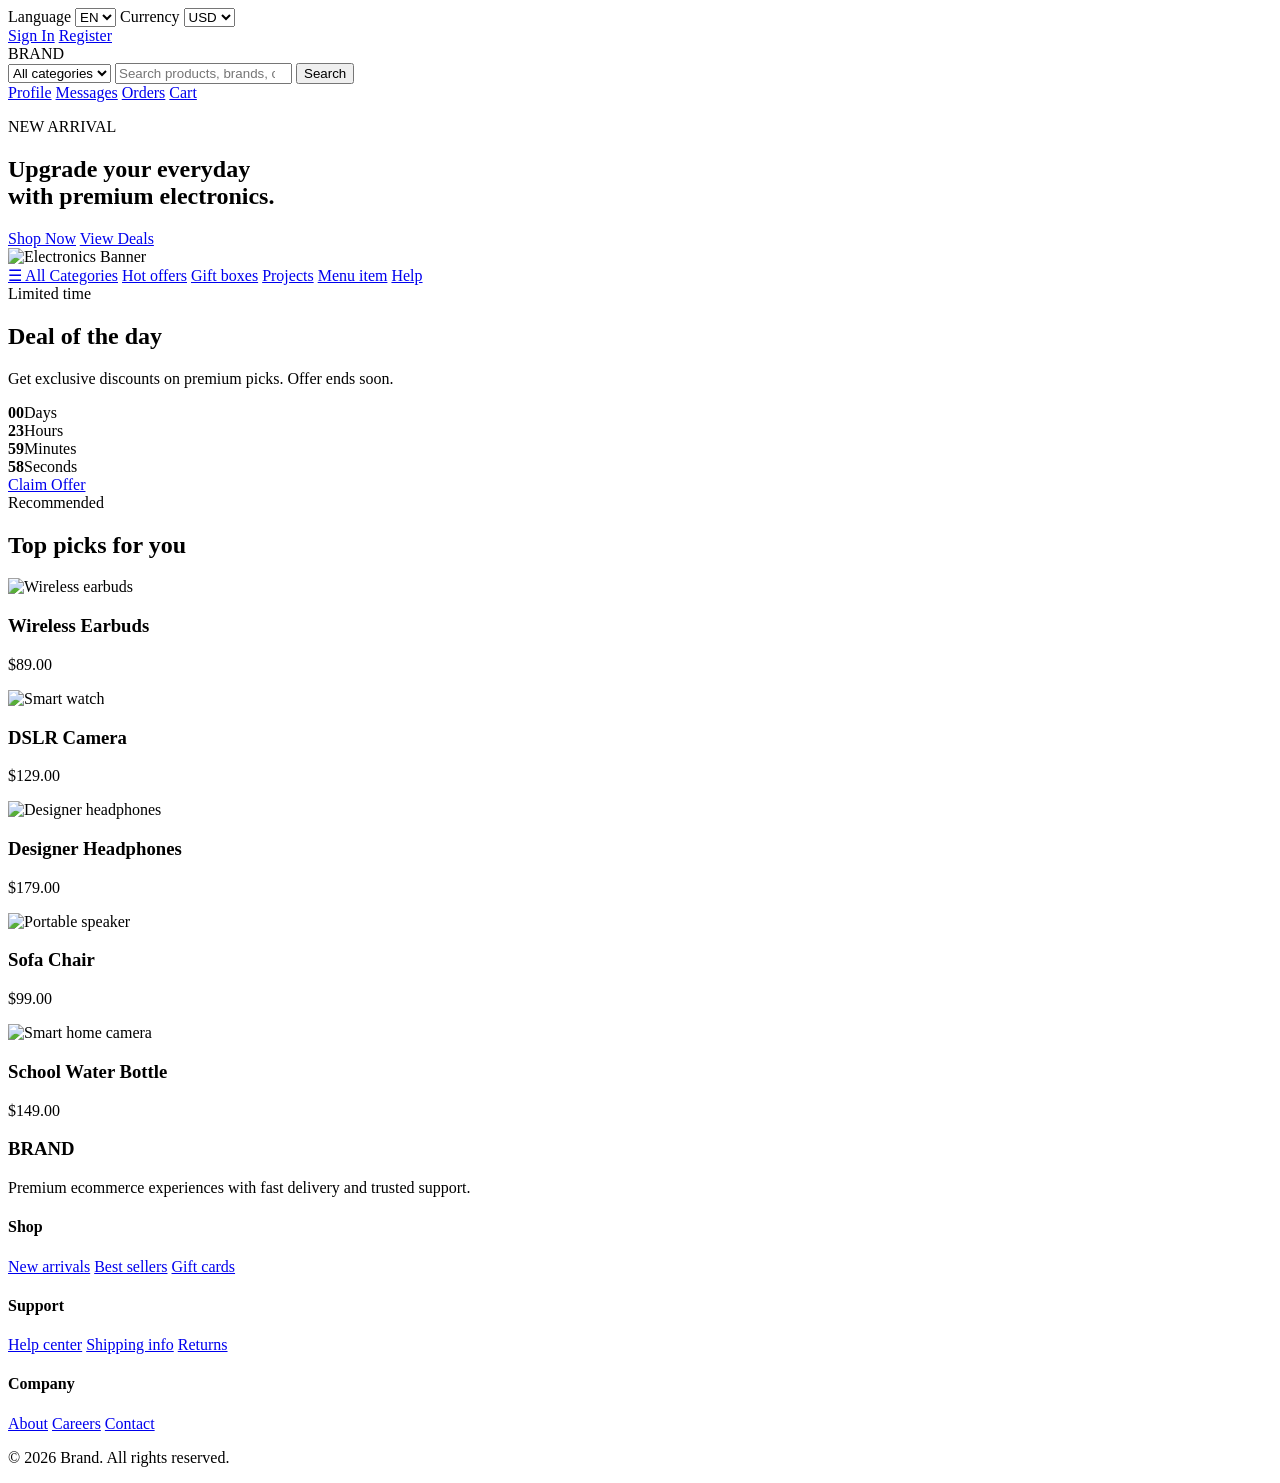
==== index.html @ 8e9f298c "Add ShopHub all frontend files - Week 3 Task for DevelopersHub" ====
<!DOCTYPE html>
<html lang="en">
<head>
  <meta charset="UTF-8">
  <meta name="viewport" content="width=device-width, initial-scale=1.0">
  <title>BRAND | Home</title>
  <link rel="stylesheet" href="css/style.css">
  <link rel="stylesheet" href="css/category.css">
  <link rel="stylesheet" href="css/style.css">
</head>
<body>
  <header class="page-header">
    <div class="topbar">
      <div class="container topbar__container">
        <div class="topbar__group">
          <label class="topbar__label">
            Language
            <select class="topbar__select" aria-label="Language">
              <option>EN</option>
              <option>ES</option>
            </select>
          </label>
          <label class="topbar__label">
            Currency
            <select class="topbar__select" aria-label="Currency">
              <option>USD</option>
              <option>EUR</option>
            </select>
          </label>
        </div>
        <div class="topbar__links">
          <a class="topbar__link" href="#">Sign In</a>
          <a class="topbar__link topbar__link--accent" href="#">Register</a>
        </div>
      </div>
    </div>

    <div class="header">
      <div class="container header__container">
        <div class="header__brand">BRAND</div>
        <form class="header__search" action="#" method="get">
          <select class="header__category" aria-label="Select category">
            <option>All categories</option>
            <option>Electronics</option>
            <option>Fashion</option>
            <option>Home</option>
          </select>
          <input class="header__input" type="search" placeholder="Search products, brands, categories" aria-label="Search">
          <button class="header__button" type="submit">Search</button>
        </form>
        <div class="header__actions">
          <a class="header__action" href="#">Profile</a>
          <a class="header__action" href="#">Messages</a>
          <a class="header__action" href="#">Orders</a>
          <a class="header__action header__action--cart" href="#">Cart</a>
        </div>
      </div>
    </div>
  </header>

  <!-- BANNER CODE -->
  <section class="main-banner container">
    <div class="banner-text">
      <p class="new-arrival">NEW ARRIVAL</p>
      <h1>Upgrade your everyday<br>with premium electronics.</h1>
      <div class="banner-btns">
       <a class="btn-primary" href="category.html">Shop Now</a>
<a class="btn-secondary" href="category.html">View Deals</a>
      </div>
    </div>
    <img src="assets/images/laptop.jpg" alt="Electronics Banner">
  </section>

  <nav class="main-nav">
    <div class="container main-nav__container">
      <a class="main-nav__item main-nav__item--menu" href="#">☰ All Categories</a>
      <a class="main-nav__item" href="#">Hot offers</a>
      <a class="main-nav__item" href="#">Gift boxes</a>
      <a class="main-nav__item" href="#">Projects</a>
      <a class="main-nav__item" href="#">Menu item</a>
      <a class="main-nav__item" href="#">Help</a>
    </div>
  </nav>

  <main>
    <section class="section section--deals">
      <div class="container section__container">
        <div class="section__heading">
          <span class="section__eyebrow">Limited time</span>
          <h2 class="section__title">Deal of the day</h2>
        </div>
        <div class="deal-card">
          <div class="deal-card__info">
            <p class="deal-card__text">Get exclusive discounts on premium picks. Offer ends soon.</p>
            <div class="deal-card__timer" id="deal-timer">
  <div class="deal-card__segment"><strong id="days">00</strong><span>Days</span></div>
  <div class="deal-card__segment"><strong id="hours">23</strong><span>Hours</span></div>
  <div class="deal-card__segment"><strong id="minutes">59</strong><span>Minutes</span></div>
  <div class="deal-card__segment"><strong id="seconds">59</strong><span>Seconds</span></div>
</div>
          </div>
          <a class="button button--primary" href="#">Claim Offer</a>
        </div>
      </div>
    </section>

    <section class="section section--recommended">
      <div class="container section__container">
        <div class="section__heading">
          <span class="section__eyebrow">Recommended</span>
          <h2 class="section__title">Top picks for you</h2>
        </div>
        <div class="recommended__grid">
          <article class="product-card">
            <img class="product-card__image" src="assets/images/product-1.jpg" alt="Wireless earbuds">
            <h3 class="product-card__title">Wireless Earbuds</h3>
            <p class="product-card__price">$89.00</p>
          </article>
          <article class="product-card">
            <img class="product-card__image" src="assets/images/product-2.jpg" alt="Smart watch">
            <h3 class="product-card__title">DSLR Camera</h3>
            <p class="product-card__price">$129.00</p>
          </article>
          <article class="product-card">
            <img class="product-card__image" src="assets/images/product-3.jpg" alt="Designer headphones">
            <h3 class="product-card__title">Designer Headphones</h3>
            <p class="product-card__price">$179.00</p>
          </article>
          <article class="product-card">
            <img class="product-card__image" src="assets/images/product-4.jpg" alt="Portable speaker">
            <h3 class="product-card__title">Sofa Chair</h3>
            <p class="product-card__price">$99.00</p>
          </article>
          <article class="product-card">
            <img class="product-card__image" src="assets/images/product-5.jpg" alt="Smart home camera">
            <h3 class="product-card__title">School Water Bottle</h3>
            <p class="product-card__price">$149.00</p>
          </article>
        </div>
      </div>
    </section>
  </main>

  <footer class="site-footer">
    <div class="container footer__container">
      <div class="footer__column">
        <h3 class="footer__title">BRAND</h3>
        <p class="footer__text">Premium ecommerce experiences with fast delivery and trusted support.</p>
      </div>
      <div class="footer__column">
        <h4 class="footer__heading">Shop</h4>
        <a class="footer__link" href="#">New arrivals</a>
        <a class="footer__link" href="#">Best sellers</a>
        <a class="footer__link" href="#">Gift cards</a>
      </div>
      <div class="footer__column">
        <h4 class="footer__heading">Support</h4>
        <a class="footer__link" href="#">Help center</a>
        <a class="footer__link" href="#">Shipping info</a>
        <a class="footer__link" href="#">Returns</a>
      </div>
      <div class="footer__column">
        <h4 class="footer__heading">Company</h4>
        <a class="footer__link" href="#">About</a>
        <a class="footer__link" href="#">Careers</a>
        <a class="footer__link" href="#">Contact</a>
      </div>
    </div>
        <div class="footer__bottom">
      <p>© 2026 Brand. All rights reserved.</p>
    </div>
  </footer>
  <script>
function updateDealTimer() {
  let d = document.getElementById('days');
  let h = document.getElementById('hours'); 
  let m = document.getElementById('minutes');
  let s = document.getElementById('seconds');
  
  let sec = parseInt(s.innerText) - 1;
  let min = parseInt(m.innerText);
  let hr = parseInt(h.innerText);
  
  if(sec < 0) { sec = 59; min--; }
  if(min < 0) { min = 59; hr--; }
  if(hr < 0) { hr = 23; min = 59; sec = 59; }
  
  h.innerText = hr < 10 ? '0' + hr : hr;
  m.innerText = min < 10 ? '0' + min : min;
  s.innerText = sec < 10 ? '0' + sec : sec;
}
setInterval(updateDealTimer, 1000);
</script>
</body>
</html>
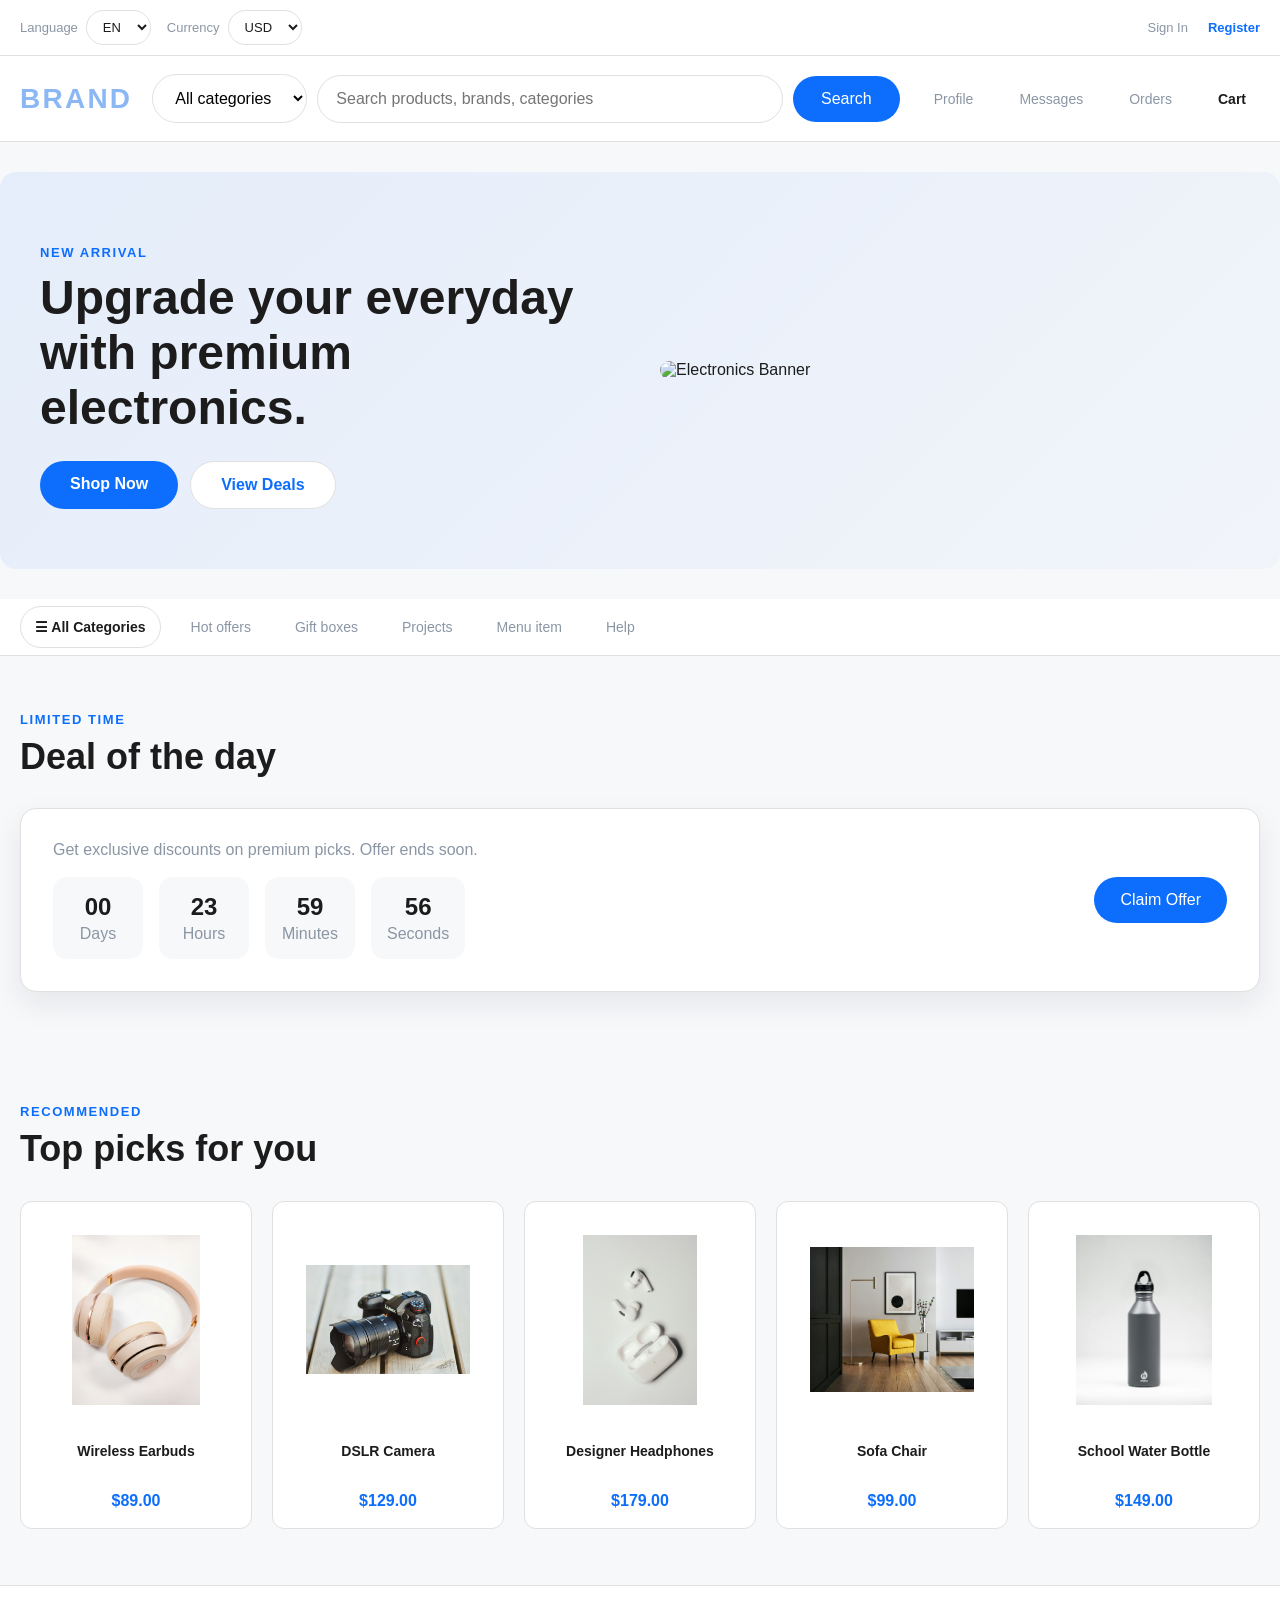
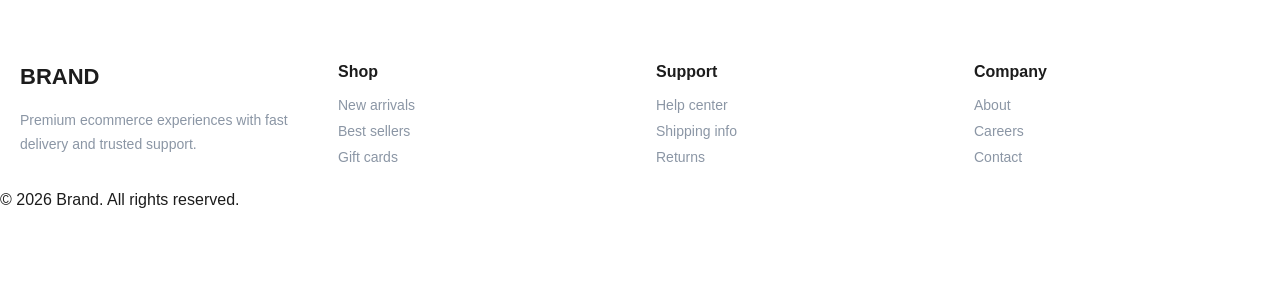
==== commit f3374563: "Update image source paths for product cards" ====
--- a/index.html
+++ b/index.html
@@ -112,27 +112,27 @@
         </div>
         <div class="recommended__grid">
           <article class="product-card">
-            <img class="product-card__image" src="assets/images/product-1.jpg" alt="Wireless earbuds">
+            <img class="product-card__image" src="product-1.jpg" alt="Wireless earbuds">
             <h3 class="product-card__title">Wireless Earbuds</h3>
             <p class="product-card__price">$89.00</p>
           </article>
           <article class="product-card">
-            <img class="product-card__image" src="assets/images/product-2.jpg" alt="Smart watch">
+            <img class="product-card__image" src="product-2.jpg" alt="Smart watch">
             <h3 class="product-card__title">DSLR Camera</h3>
             <p class="product-card__price">$129.00</p>
           </article>
           <article class="product-card">
-            <img class="product-card__image" src="assets/images/product-3.jpg" alt="Designer headphones">
+            <img class="product-card__image" src="product-3.jpg" alt="Designer headphones">
             <h3 class="product-card__title">Designer Headphones</h3>
             <p class="product-card__price">$179.00</p>
           </article>
           <article class="product-card">
-            <img class="product-card__image" src="assets/images/product-4.jpg" alt="Portable speaker">
+            <img class="product-card__image" src="product-4.jpg" alt="Portable speaker">
             <h3 class="product-card__title">Sofa Chair</h3>
             <p class="product-card__price">$99.00</p>
           </article>
           <article class="product-card">
-            <img class="product-card__image" src="assets/images/product-5.jpg" alt="Smart home camera">
+            <img class="product-card__image" src="product-5.jpg" alt="Smart home camera">
             <h3 class="product-card__title">School Water Bottle</h3>
             <p class="product-card__price">$149.00</p>
           </article>
@@ -192,4 +192,4 @@
 setInterval(updateDealTimer, 1000);
 </script>
 </body>
-</html>+</html>
--- a/css/style.css
+++ b/css/style.css
@@ -0,0 +1,552 @@
+:root {
+  --color-primary: #0D6EFD;
+  --color-secondary: #8CB7F5;
+  --color-text: #1C1C1C;
+  --color-gray: #8B96A5;
+  --color-border: #E0E0E0;
+  --color-background: #F7F8FA;
+  --radius: 6px;
+  --shadow: 0 12px 30px rgba(15, 23, 42, 0.08);
+}
+
+@import url('https://fonts.googleapis.com/css2?family=Inter:wght@400;500;600;700&display=swap');
+
+* {
+  box-sizing: border-box;
+}
+
+html {
+  scroll-behavior: smooth;
+}
+
+body {
+  margin: 0;
+  font-family: 'Inter', sans-serif;
+  background: var(--color-background);
+  color: var(--color-text);
+}
+
+img {
+  display: block;
+  max-width: 100%;
+}
+
+a {
+  color: inherit;
+  text-decoration: none;
+}
+
+button,
+input,
+select {
+  font: inherit;
+}
+
+.container {
+  width: min(1440px, 100%);
+  margin: 0 auto;
+  padding: 0 20px;
+}
+
+.page-header {
+  background: #ffffff;
+}
+
+.topbar {
+  border-bottom: 1px solid var(--color-border);
+  height: 56px;
+}
+
+.topbar__container {
+  display: flex;
+  align-items: center;
+  justify-content: space-between;
+  height: 100%;
+}
+
+.topbar__group {
+  display: flex;
+  align-items: center;
+  gap: 16px;
+}
+
+.topbar__label {
+  display: flex;
+  align-items: center;
+  gap: 8px;
+  color: var(--color-gray);
+  font-size: 13px;
+}
+
+.topbar__select {
+  border: 1px solid var(--color-border);
+  border-radius: 999px;
+  padding: 8px 12px;
+  background: white;
+  color: var(--color-text);
+}
+
+.topbar__links {
+  display: flex;
+  align-items: center;
+  gap: 20px;
+}
+
+.topbar__link {
+  color: var(--color-gray);
+  font-size: 13px;
+}
+
+.topbar__link--accent {
+  color: var(--color-primary);
+  font-weight: 600;
+}
+
+.header {
+  min-height: 86px;
+  display: flex;
+  align-items: center;
+  border-bottom: 1px solid var(--color-border);
+}
+
+.header__container {
+  display: grid;
+  grid-template-columns: auto 1fr auto;
+  align-items: center;
+  gap: 20px;
+}
+
+.header__brand {
+  font-size: 28px;
+  font-weight: 700;
+  color: var(--color-secondary);
+  letter-spacing: 0.08em;
+}
+
+.header__search {
+  display: flex;
+  align-items: center;
+  gap: 10px;
+  width: 100%;
+  min-width: 0;
+}
+
+.header__category,
+.header__input {
+  border: 1px solid var(--color-border);
+  border-radius: 999px;
+  padding: 14px 18px;
+  outline: none;
+}
+
+.header__category {
+  min-width: 150px;
+  max-width: 180px;
+  background: white;
+}
+
+.header__input {
+  flex: 1;
+  min-width: 0;
+  background: white;
+}
+
+.header__button {
+  border: none;
+  border-radius: 999px;
+  padding: 14px 28px;
+  background: var(--color-primary);
+  color: white;
+  cursor: pointer;
+  transition: background 0.2s ease;
+}
+
+.header__button:hover {
+  background: #0b5ed7;
+}
+
+.header__actions {
+  display: flex;
+  align-items: center;
+  gap: 18px;
+  white-space: nowrap;
+}
+
+.header__action {
+  color: var(--color-gray);
+  font-size: 14px;
+  padding: 10px 14px;
+  border-radius: 999px;
+  transition: background 0.2s ease, color 0.2s ease;
+}
+
+.header__action:hover {
+  background: rgba(13, 110, 253, 0.08);
+  color: var(--color-primary);
+}
+
+.header__action--cart {
+  font-weight: 600;
+  color: var(--color-text);
+}
+
+.main-nav {
+  background: #ffffff;
+  border-bottom: 1px solid var(--color-border);
+}
+
+.main-nav__container {
+  display: flex;
+  align-items: center;
+  gap: 16px;
+  flex-wrap: wrap;
+  height: 56px;
+}
+
+.main-nav__item {
+  color: var(--color-gray);
+  font-size: 14px;
+  padding: 12px 14px;
+  border-radius: 999px;
+  transition: color 0.2s ease, background 0.2s ease;
+}
+
+.main-nav__item:hover {
+  background: rgba(13, 110, 253, 0.08);
+  color: var(--color-primary);
+}
+
+.main-nav__item--menu {
+  font-weight: 600;
+  color: var(--color-text);
+  border: 1px solid var(--color-border);
+}
+
+.section {
+  padding: 56px 0;
+}
+
+.section__container {
+  display: grid;
+  gap: 32px;
+}
+
+.section__heading {
+  display: flex;
+  flex-direction: column;
+  gap: 10px;
+}
+
+.section__eyebrow {
+  color: var(--color-primary);
+  font-size: 13px;
+  text-transform: uppercase;
+  letter-spacing: 0.12em;
+  font-weight: 700;
+}
+
+.section__title {
+  font-size: 36px;
+  line-height: 1.1;
+  margin: 0;
+}
+
+.button {
+  display: inline-flex;
+  align-items: center;
+  justify-content: center;
+  border: none;
+  border-radius: 999px;
+  padding: 14px 26px;
+  cursor: pointer;
+  transition: background 0.2s ease, transform 0.2s ease;
+}
+
+.button:hover {
+  transform: translateY(-1px);
+}
+
+.button--primary {
+  background: var(--color-primary);
+  color: white;
+}
+
+.button--ghost {
+  background: transparent;
+  color: var(--color-text);
+  border: 1px solid var(--color-border);
+}
+
+.button--apply {
+  width: 100%;
+  margin-top: 14px;
+  border-radius: 10px;
+  background: var(--color-primary);
+  color: white;
+}
+
+.deal-card {
+  display: grid;
+  grid-template-columns: 1fr auto;
+  align-items: center;
+  gap: 32px;
+  padding: 32px;
+  background: white;
+  border: 1px solid var(--color-border);
+  border-radius: 16px;
+  box-shadow: var(--shadow);
+}
+
+.deal-card__info {
+  display: grid;
+  gap: 18px;
+}
+
+.deal-card__text {
+  font-size: 16px;
+  color: var(--color-gray);
+  margin: 0;
+}
+
+.deal-card__timer {
+  display: flex;
+  gap: 16px;
+  flex-wrap: wrap;
+}
+
+.deal-card__segment {
+  min-width: 90px;
+  padding: 16px;
+  background: var(--color-background);
+  border-radius: 14px;
+  text-align: center;
+}
+
+.deal-card__segment strong {
+  display: block;
+  font-size: 24px;
+  color: var(--color-text);
+}
+
+.deal-card__segment span {
+  display: block;
+  color: var(--color-gray);
+  margin-top: 4px;
+}
+
+.recommended__grid {
+  display: grid;
+  grid-template-columns: repeat(5, minmax(0, 1fr));
+  gap: 20px;
+}
+
+.product-card {
+  background: white;
+  border: 1px solid var(--color-border);
+  border-radius: 12px;
+  padding: 18px;
+  transition: transform 0.25s ease, box-shadow 0.25s ease, border-color 0.25s ease;
+  display: flex;
+  flex-direction: column;
+  align-items: center;
+  text-align: center;
+  gap: 10px;
+}
+
+.product-card:hover {
+  transform: translateY(-5px);
+  box-shadow: var(--shadow);
+  border-color: var(--color-primary);
+}
+
+.product-card__image {
+  width: 100%;
+  height: 200px;
+  object-fit: contain;
+  background: white;
+  padding: 15px;
+  border-radius: 12px;
+  display: block;
+  margin: 0 auto 12px;
+  transition: transform 0.25s ease;
+}
+
+.product-card:hover .product-card__image {
+  transform: scale(1.05);
+}
+
+.product-card__title {
+  font-size: 14px;
+  font-weight: 600;
+  margin: 0;
+  line-height: 1.3;
+}
+
+.product-card__price {
+  font-size: 16px;
+  font-weight: 700;
+  margin: 0;
+  color: var(--color-primary);
+}
+
+.site-footer {
+  background: white;
+  border-top: 1px solid var(--color-border);
+  padding: 56px 0;
+}
+
+.footer__container {
+  display: grid;
+  grid-template-columns: repeat(4, minmax(0, 1fr));
+  gap: 32px;
+}
+
+.footer__title {
+  font-size: 22px;
+  margin-bottom: 18px;
+}
+
+.footer__heading {
+  font-size: 16px;
+  margin-bottom: 16px;
+}
+
+.footer__text {
+  font-size: 14px;
+  color: var(--color-gray);
+  line-height: 1.75;
+}
+
+.footer__link {
+  display: block;
+  color: var(--color-gray);
+  margin-bottom: 10px;
+  font-size: 14px;
+}
+
+.footer__link:hover {
+  color: var(--color-primary);
+}
+
+.breadcrumbs {
+  color: var(--color-gray);
+  font-size: 14px;
+  margin-top: 32px;
+}
+
+/* BANNER STYLE - INDEX.HTML */
+.main-banner {
+    display: grid;
+    grid-template-columns: 1fr 1fr;
+    gap: 40px;
+    padding: 60px 40px;
+    align-items: center;
+    background: linear-gradient(135deg, rgba(13, 110, 253, 0.08), rgba(140, 183, 245, 0.06));
+    border-radius: 16px;
+    margin: 30px 0;
+}
+
+.main-banner img {
+    width: 100%;
+    height: auto;
+    max-width: 500px;
+    border-radius: 12px;
+    object-fit: cover;
+}
+
+.new-arrival {
+    color: var(--color-primary);
+    font-size: 13px;
+    font-weight: 700;
+    letter-spacing: 0.12em;
+    text-transform: uppercase;
+    margin-bottom: 10px;
+}
+
+.banner-text h1 {
+    font-size: 48px;
+    line-height: 1.15;
+    margin: 0 0 25px;
+}
+
+.banner-btns {
+    display: flex;
+    gap: 12px;
+    flex-wrap: wrap;
+}
+
+.btn-primary { 
+    background: var(--color-primary); 
+    color: white; 
+    padding: 14px 30px; 
+    border: none; 
+    border-radius: 999px; 
+    cursor: pointer;
+    font-weight: 600;
+}
+
+.btn-secondary { 
+    background: white; 
+    color: var(--color-primary); 
+    padding: 14px 30px; 
+    border: 1px solid var(--color-border); 
+    border-radius: 999px; 
+    cursor: pointer;
+    font-weight: 600;
+}
+
+@media (max-width: 992px) {
+  .header__container,
+  .deal-card,
+  .recommended__grid,
+  .footer__container {
+    grid-template-columns: 1fr;
+  }
+
+  .header__actions,
+  .topbar__group,
+  .main-nav__container {
+    justify-content: center;
+  }
+
+  .recommended__grid {
+    grid-template-columns: repeat(2, minmax(0, 1fr));
+  }
+
+  .main-banner {
+    grid-template-columns: 1fr;
+    text-align: center;
+  }
+}
+
+@media (max-width: 576px) {
+  .topbar,
+  .main-nav {
+    height: auto;
+  }
+
+  .topbar__container,
+  .header__container,
+  .main-nav__container,
+  .deal-card {
+    grid-template-columns: 1fr;
+    gap: 16px;
+  }
+
+  .header__search {
+    flex-direction: column;
+    align-items: stretch;
+  }
+
+  .header__button {
+    width: 100%;
+  }
+
+  .recommended__grid {
+    grid-template-columns: 1fr;
+  }
+}
+
+
+.product-detail { display: flex; gap: 30px; margin-top: 30px; }
+.product-img img { max-width: 400px; }
--- a/css/category.css
+++ b/css/category.css
@@ -0,0 +1,228 @@
+.category-layout {
+  display: grid;
+  grid-template-columns: 250px 1fr;
+  gap: 20px;
+  margin: 32px 0 64px;
+}
+
+.filters-sidebar {
+  background: white;
+  border: 1px solid var(--color-border);
+  border-radius: 16px;
+  padding: 24px;
+  box-shadow: var(--shadow);
+}
+
+.filter-box + .filter-box {
+  margin-top: 24px;
+}
+
+.filter-box__title {
+  font-size: 16px;
+  color: var(--color-text);
+  margin-bottom: 18px;
+}
+
+.filter-box__label {
+  display: flex;
+  align-items: center;
+  gap: 10px;
+  margin-bottom: 14px;
+  font-size: 14px;
+  color: var(--color-text);
+}
+
+.filter-box__label input {
+  accent-color: var(--color-primary);
+}
+
+.price-range {
+  display: grid;
+  grid-template-columns: 1fr 1fr;
+  gap: 12px;
+}
+
+.price-range__input {
+  width: 100%;
+  padding: 12px 14px;
+  border: 1px solid var(--color-border);
+  border-radius: 12px;
+}
+
+.products-panel {
+  display: grid;
+  gap: 24px;
+}
+
+.products-topbar {
+  display: flex;
+  align-items: center;
+  justify-content: space-between;
+  gap: 16px;
+  padding: 22px 24px;
+  background: white;
+  border: 1px solid var(--color-border);
+  border-radius: 16px;
+  box-shadow: var(--shadow);
+}
+
+.products-topbar__info {
+  color: var(--color-text);
+  font-weight: 600;
+}
+
+.products-topbar__controls {
+  display: flex;
+  align-items: center;
+  gap: 14px;
+  flex-wrap: wrap;
+}
+
+.products-topbar__verified {
+  display: flex;
+  align-items: center;
+  gap: 8px;
+  color: var(--color-gray);
+  font-size: 14px;
+}
+
+.products-topbar__select {
+  border: 1px solid var(--color-border);
+  border-radius: 999px;
+  padding: 12px 16px;
+  background: white;
+}
+
+.products-topbar__view {
+  border: 1px solid var(--color-border);
+  border-radius: 999px;
+  padding: 12px 20px;
+  background: white;
+  color: var(--color-text);
+  cursor: pointer;
+}
+
+.products-topbar__view--active {
+  background: var(--color-primary);
+  color: white;
+  border-color: var(--color-primary);
+}
+
+.products-grid {
+  display: grid;
+  grid-template-columns: repeat(3, minmax(0, 1fr));
+  gap: 24px;
+}
+
+.product-card {
+  background: white;
+  border: 1px solid var(--color-border);
+  border-radius: 16px;
+  padding: 24px;
+  display: flex;
+  flex-direction: column;
+  align-items: center;
+  text-align: center;
+  transition: transform 0.25s ease, box-shadow 0.25s ease, border-color 0.25s ease;
+  gap: 14px;
+}
+
+.product-card:hover {
+  transform: translateY(-5px);
+  box-shadow: var(--shadow);
+  border-color: var(--color-primary);
+}
+
+.product-card__image {
+  width: 100%;
+  height: 200px;
+  object-fit: contain;
+  background: white;
+  padding: 15px;
+  border-radius: 14px;
+  display: block;
+  margin: 0 auto 12px;
+  transition: transform 0.25s ease;
+}
+
+.product-card:hover .product-card__image {
+  transform: scale(1.05);
+}
+
+.product-card__title {
+  font-size: 15px;
+  line-height: 1.4;
+  margin: 0;
+  min-height: 40px;
+  font-weight: 600;
+}
+
+.product-card__price {
+  font-size: 18px;
+  font-weight: 700;
+  margin: 0;
+  color: var(--color-primary);
+}
+
+.product-card__rating,
+.product-card__shipping {
+  font-size: 13px;
+  color: var(--color-gray);
+  margin: 0;
+}
+
+.product-card .button--primary {
+  width: 100%;
+  margin-top: 8px;
+}
+
+.pagination {
+  display: flex;
+  justify-content: center;
+  gap: 10px;
+}
+
+.pagination__button {
+  border: 1px solid var(--color-border);
+  border-radius: 999px;
+  background: white;
+  color: var(--color-text);
+  padding: 12px 16px;
+  cursor: pointer;
+}
+
+.pagination__button--active {
+  background: var(--color-primary);
+  color: white;
+  border-color: var(--color-primary);
+}
+
+@media (max-width: 992px) {
+  .category-layout {
+    grid-template-columns: 1fr;
+  }
+
+  .products-grid {
+    grid-template-columns: repeat(2, minmax(0, 1fr));
+  }
+
+  .filters-sidebar {
+    display: none;
+  }
+}
+
+@media (max-width: 576px) {
+  .products-grid {
+    grid-template-columns: 1fr;
+  }
+
+  .products-topbar {
+    flex-direction: column;
+    align-items: flex-start;
+  }
+
+  .products-topbar__controls {
+    width: 100%;
+    justify-content: space-between;
+  }
+}
--- a/css/style.css
+++ b/css/style.css
@@ -0,0 +1,552 @@
+:root {
+  --color-primary: #0D6EFD;
+  --color-secondary: #8CB7F5;
+  --color-text: #1C1C1C;
+  --color-gray: #8B96A5;
+  --color-border: #E0E0E0;
+  --color-background: #F7F8FA;
+  --radius: 6px;
+  --shadow: 0 12px 30px rgba(15, 23, 42, 0.08);
+}
+
+@import url('https://fonts.googleapis.com/css2?family=Inter:wght@400;500;600;700&display=swap');
+
+* {
+  box-sizing: border-box;
+}
+
+html {
+  scroll-behavior: smooth;
+}
+
+body {
+  margin: 0;
+  font-family: 'Inter', sans-serif;
+  background: var(--color-background);
+  color: var(--color-text);
+}
+
+img {
+  display: block;
+  max-width: 100%;
+}
+
+a {
+  color: inherit;
+  text-decoration: none;
+}
+
+button,
+input,
+select {
+  font: inherit;
+}
+
+.container {
+  width: min(1440px, 100%);
+  margin: 0 auto;
+  padding: 0 20px;
+}
+
+.page-header {
+  background: #ffffff;
+}
+
+.topbar {
+  border-bottom: 1px solid var(--color-border);
+  height: 56px;
+}
+
+.topbar__container {
+  display: flex;
+  align-items: center;
+  justify-content: space-between;
+  height: 100%;
+}
+
+.topbar__group {
+  display: flex;
+  align-items: center;
+  gap: 16px;
+}
+
+.topbar__label {
+  display: flex;
+  align-items: center;
+  gap: 8px;
+  color: var(--color-gray);
+  font-size: 13px;
+}
+
+.topbar__select {
+  border: 1px solid var(--color-border);
+  border-radius: 999px;
+  padding: 8px 12px;
+  background: white;
+  color: var(--color-text);
+}
+
+.topbar__links {
+  display: flex;
+  align-items: center;
+  gap: 20px;
+}
+
+.topbar__link {
+  color: var(--color-gray);
+  font-size: 13px;
+}
+
+.topbar__link--accent {
+  color: var(--color-primary);
+  font-weight: 600;
+}
+
+.header {
+  min-height: 86px;
+  display: flex;
+  align-items: center;
+  border-bottom: 1px solid var(--color-border);
+}
+
+.header__container {
+  display: grid;
+  grid-template-columns: auto 1fr auto;
+  align-items: center;
+  gap: 20px;
+}
+
+.header__brand {
+  font-size: 28px;
+  font-weight: 700;
+  color: var(--color-secondary);
+  letter-spacing: 0.08em;
+}
+
+.header__search {
+  display: flex;
+  align-items: center;
+  gap: 10px;
+  width: 100%;
+  min-width: 0;
+}
+
+.header__category,
+.header__input {
+  border: 1px solid var(--color-border);
+  border-radius: 999px;
+  padding: 14px 18px;
+  outline: none;
+}
+
+.header__category {
+  min-width: 150px;
+  max-width: 180px;
+  background: white;
+}
+
+.header__input {
+  flex: 1;
+  min-width: 0;
+  background: white;
+}
+
+.header__button {
+  border: none;
+  border-radius: 999px;
+  padding: 14px 28px;
+  background: var(--color-primary);
+  color: white;
+  cursor: pointer;
+  transition: background 0.2s ease;
+}
+
+.header__button:hover {
+  background: #0b5ed7;
+}
+
+.header__actions {
+  display: flex;
+  align-items: center;
+  gap: 18px;
+  white-space: nowrap;
+}
+
+.header__action {
+  color: var(--color-gray);
+  font-size: 14px;
+  padding: 10px 14px;
+  border-radius: 999px;
+  transition: background 0.2s ease, color 0.2s ease;
+}
+
+.header__action:hover {
+  background: rgba(13, 110, 253, 0.08);
+  color: var(--color-primary);
+}
+
+.header__action--cart {
+  font-weight: 600;
+  color: var(--color-text);
+}
+
+.main-nav {
+  background: #ffffff;
+  border-bottom: 1px solid var(--color-border);
+}
+
+.main-nav__container {
+  display: flex;
+  align-items: center;
+  gap: 16px;
+  flex-wrap: wrap;
+  height: 56px;
+}
+
+.main-nav__item {
+  color: var(--color-gray);
+  font-size: 14px;
+  padding: 12px 14px;
+  border-radius: 999px;
+  transition: color 0.2s ease, background 0.2s ease;
+}
+
+.main-nav__item:hover {
+  background: rgba(13, 110, 253, 0.08);
+  color: var(--color-primary);
+}
+
+.main-nav__item--menu {
+  font-weight: 600;
+  color: var(--color-text);
+  border: 1px solid var(--color-border);
+}
+
+.section {
+  padding: 56px 0;
+}
+
+.section__container {
+  display: grid;
+  gap: 32px;
+}
+
+.section__heading {
+  display: flex;
+  flex-direction: column;
+  gap: 10px;
+}
+
+.section__eyebrow {
+  color: var(--color-primary);
+  font-size: 13px;
+  text-transform: uppercase;
+  letter-spacing: 0.12em;
+  font-weight: 700;
+}
+
+.section__title {
+  font-size: 36px;
+  line-height: 1.1;
+  margin: 0;
+}
+
+.button {
+  display: inline-flex;
+  align-items: center;
+  justify-content: center;
+  border: none;
+  border-radius: 999px;
+  padding: 14px 26px;
+  cursor: pointer;
+  transition: background 0.2s ease, transform 0.2s ease;
+}
+
+.button:hover {
+  transform: translateY(-1px);
+}
+
+.button--primary {
+  background: var(--color-primary);
+  color: white;
+}
+
+.button--ghost {
+  background: transparent;
+  color: var(--color-text);
+  border: 1px solid var(--color-border);
+}
+
+.button--apply {
+  width: 100%;
+  margin-top: 14px;
+  border-radius: 10px;
+  background: var(--color-primary);
+  color: white;
+}
+
+.deal-card {
+  display: grid;
+  grid-template-columns: 1fr auto;
+  align-items: center;
+  gap: 32px;
+  padding: 32px;
+  background: white;
+  border: 1px solid var(--color-border);
+  border-radius: 16px;
+  box-shadow: var(--shadow);
+}
+
+.deal-card__info {
+  display: grid;
+  gap: 18px;
+}
+
+.deal-card__text {
+  font-size: 16px;
+  color: var(--color-gray);
+  margin: 0;
+}
+
+.deal-card__timer {
+  display: flex;
+  gap: 16px;
+  flex-wrap: wrap;
+}
+
+.deal-card__segment {
+  min-width: 90px;
+  padding: 16px;
+  background: var(--color-background);
+  border-radius: 14px;
+  text-align: center;
+}
+
+.deal-card__segment strong {
+  display: block;
+  font-size: 24px;
+  color: var(--color-text);
+}
+
+.deal-card__segment span {
+  display: block;
+  color: var(--color-gray);
+  margin-top: 4px;
+}
+
+.recommended__grid {
+  display: grid;
+  grid-template-columns: repeat(5, minmax(0, 1fr));
+  gap: 20px;
+}
+
+.product-card {
+  background: white;
+  border: 1px solid var(--color-border);
+  border-radius: 12px;
+  padding: 18px;
+  transition: transform 0.25s ease, box-shadow 0.25s ease, border-color 0.25s ease;
+  display: flex;
+  flex-direction: column;
+  align-items: center;
+  text-align: center;
+  gap: 10px;
+}
+
+.product-card:hover {
+  transform: translateY(-5px);
+  box-shadow: var(--shadow);
+  border-color: var(--color-primary);
+}
+
+.product-card__image {
+  width: 100%;
+  height: 200px;
+  object-fit: contain;
+  background: white;
+  padding: 15px;
+  border-radius: 12px;
+  display: block;
+  margin: 0 auto 12px;
+  transition: transform 0.25s ease;
+}
+
+.product-card:hover .product-card__image {
+  transform: scale(1.05);
+}
+
+.product-card__title {
+  font-size: 14px;
+  font-weight: 600;
+  margin: 0;
+  line-height: 1.3;
+}
+
+.product-card__price {
+  font-size: 16px;
+  font-weight: 700;
+  margin: 0;
+  color: var(--color-primary);
+}
+
+.site-footer {
+  background: white;
+  border-top: 1px solid var(--color-border);
+  padding: 56px 0;
+}
+
+.footer__container {
+  display: grid;
+  grid-template-columns: repeat(4, minmax(0, 1fr));
+  gap: 32px;
+}
+
+.footer__title {
+  font-size: 22px;
+  margin-bottom: 18px;
+}
+
+.footer__heading {
+  font-size: 16px;
+  margin-bottom: 16px;
+}
+
+.footer__text {
+  font-size: 14px;
+  color: var(--color-gray);
+  line-height: 1.75;
+}
+
+.footer__link {
+  display: block;
+  color: var(--color-gray);
+  margin-bottom: 10px;
+  font-size: 14px;
+}
+
+.footer__link:hover {
+  color: var(--color-primary);
+}
+
+.breadcrumbs {
+  color: var(--color-gray);
+  font-size: 14px;
+  margin-top: 32px;
+}
+
+/* BANNER STYLE - INDEX.HTML */
+.main-banner {
+    display: grid;
+    grid-template-columns: 1fr 1fr;
+    gap: 40px;
+    padding: 60px 40px;
+    align-items: center;
+    background: linear-gradient(135deg, rgba(13, 110, 253, 0.08), rgba(140, 183, 245, 0.06));
+    border-radius: 16px;
+    margin: 30px 0;
+}
+
+.main-banner img {
+    width: 100%;
+    height: auto;
+    max-width: 500px;
+    border-radius: 12px;
+    object-fit: cover;
+}
+
+.new-arrival {
+    color: var(--color-primary);
+    font-size: 13px;
+    font-weight: 700;
+    letter-spacing: 0.12em;
+    text-transform: uppercase;
+    margin-bottom: 10px;
+}
+
+.banner-text h1 {
+    font-size: 48px;
+    line-height: 1.15;
+    margin: 0 0 25px;
+}
+
+.banner-btns {
+    display: flex;
+    gap: 12px;
+    flex-wrap: wrap;
+}
+
+.btn-primary { 
+    background: var(--color-primary); 
+    color: white; 
+    padding: 14px 30px; 
+    border: none; 
+    border-radius: 999px; 
+    cursor: pointer;
+    font-weight: 600;
+}
+
+.btn-secondary { 
+    background: white; 
+    color: var(--color-primary); 
+    padding: 14px 30px; 
+    border: 1px solid var(--color-border); 
+    border-radius: 999px; 
+    cursor: pointer;
+    font-weight: 600;
+}
+
+@media (max-width: 992px) {
+  .header__container,
+  .deal-card,
+  .recommended__grid,
+  .footer__container {
+    grid-template-columns: 1fr;
+  }
+
+  .header__actions,
+  .topbar__group,
+  .main-nav__container {
+    justify-content: center;
+  }
+
+  .recommended__grid {
+    grid-template-columns: repeat(2, minmax(0, 1fr));
+  }
+
+  .main-banner {
+    grid-template-columns: 1fr;
+    text-align: center;
+  }
+}
+
+@media (max-width: 576px) {
+  .topbar,
+  .main-nav {
+    height: auto;
+  }
+
+  .topbar__container,
+  .header__container,
+  .main-nav__container,
+  .deal-card {
+    grid-template-columns: 1fr;
+    gap: 16px;
+  }
+
+  .header__search {
+    flex-direction: column;
+    align-items: stretch;
+  }
+
+  .header__button {
+    width: 100%;
+  }
+
+  .recommended__grid {
+    grid-template-columns: 1fr;
+  }
+}
+
+
+.product-detail { display: flex; gap: 30px; margin-top: 30px; }
+.product-img img { max-width: 400px; }
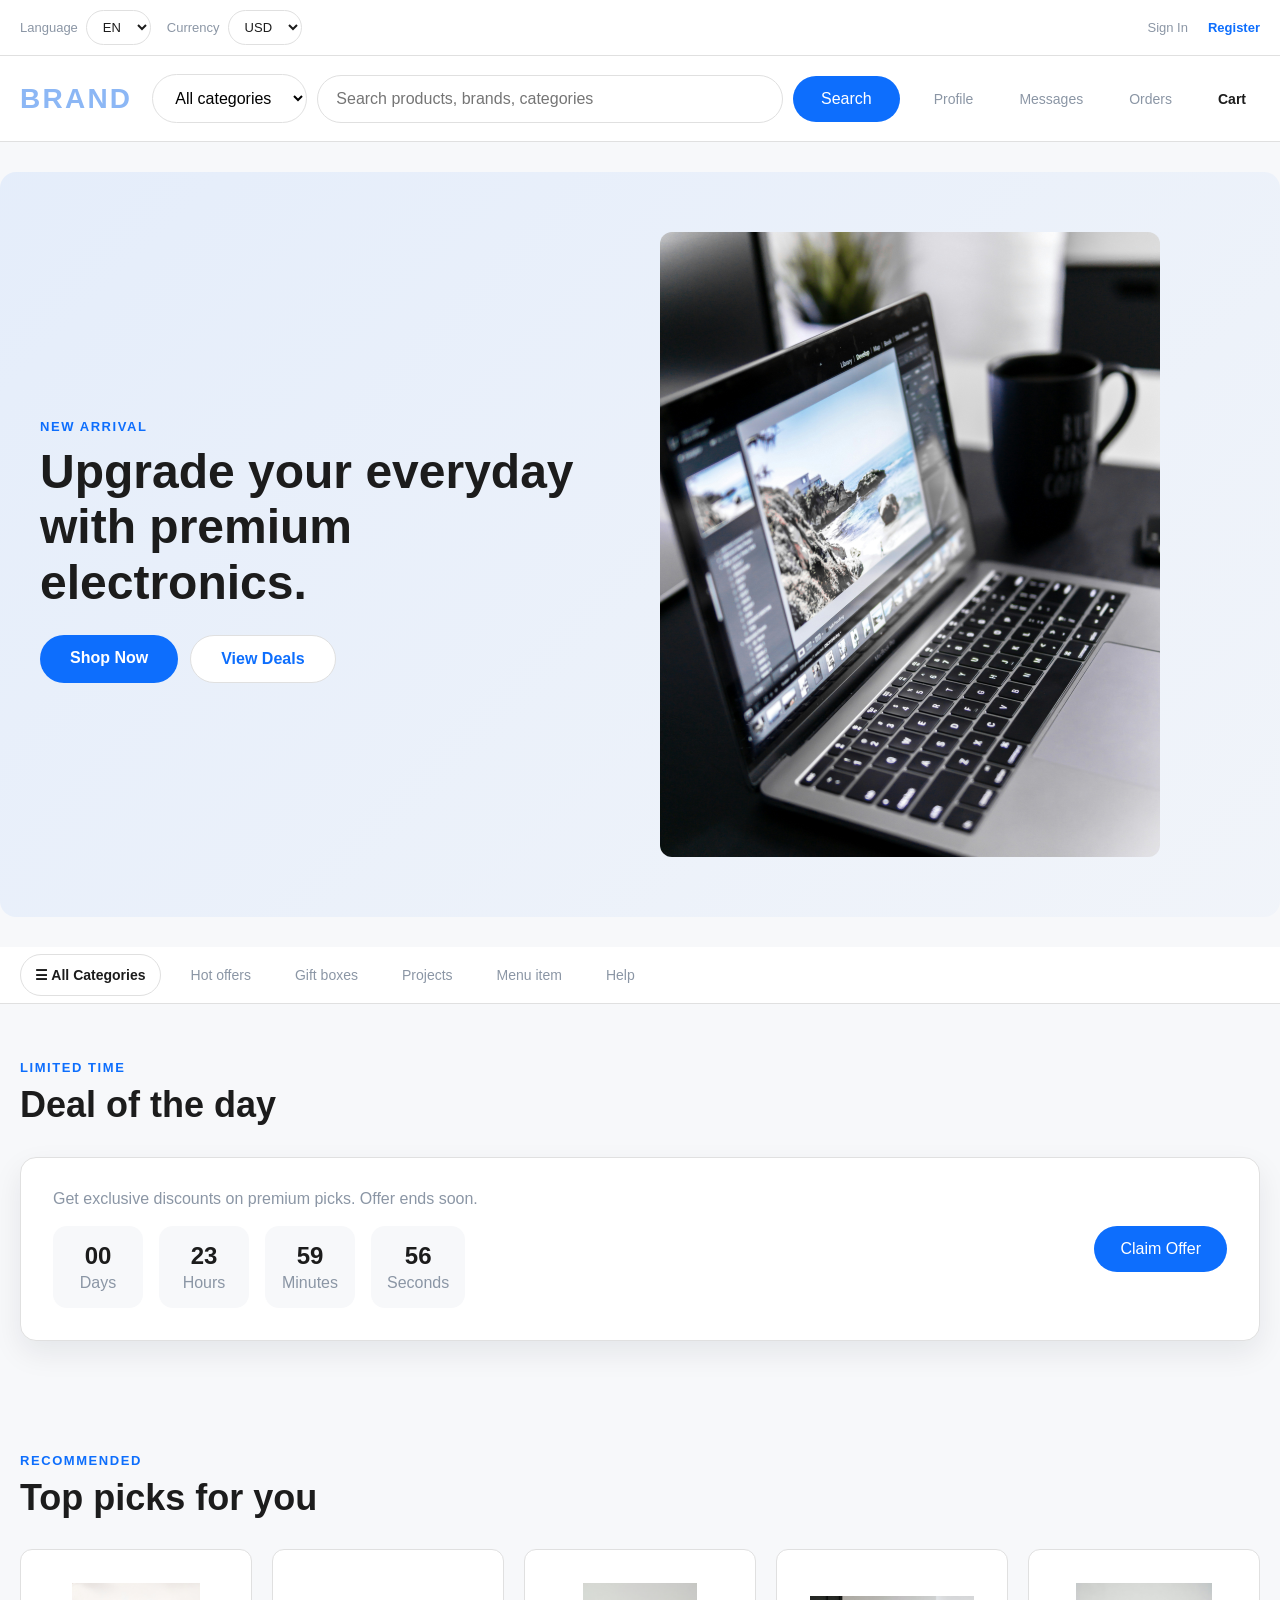
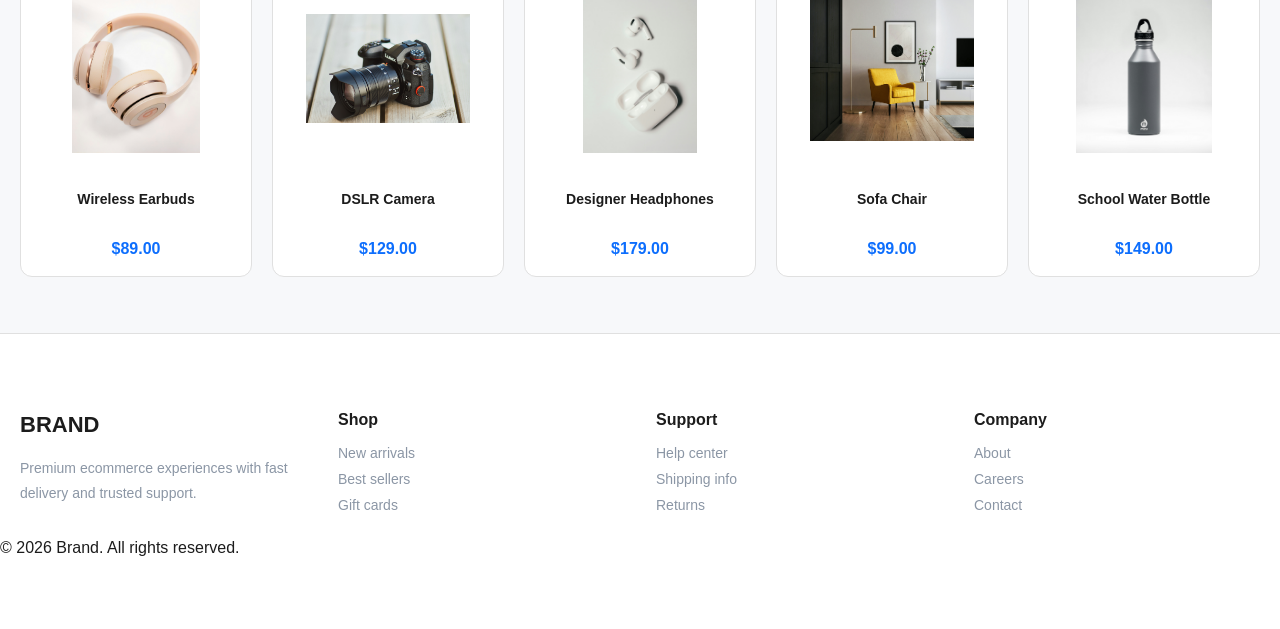
==== commit 84458a0c: "Update image source path in index.html" ====
--- a/index.html
+++ b/index.html
@@ -68,7 +68,7 @@
 <a class="btn-secondary" href="category.html">View Deals</a>
       </div>
     </div>
-    <img src="assets/images/laptop.jpg" alt="Electronics Banner">
+    <img src="laptop.jpg" alt="Electronics Banner">
   </section>
 
   <nav class="main-nav">
